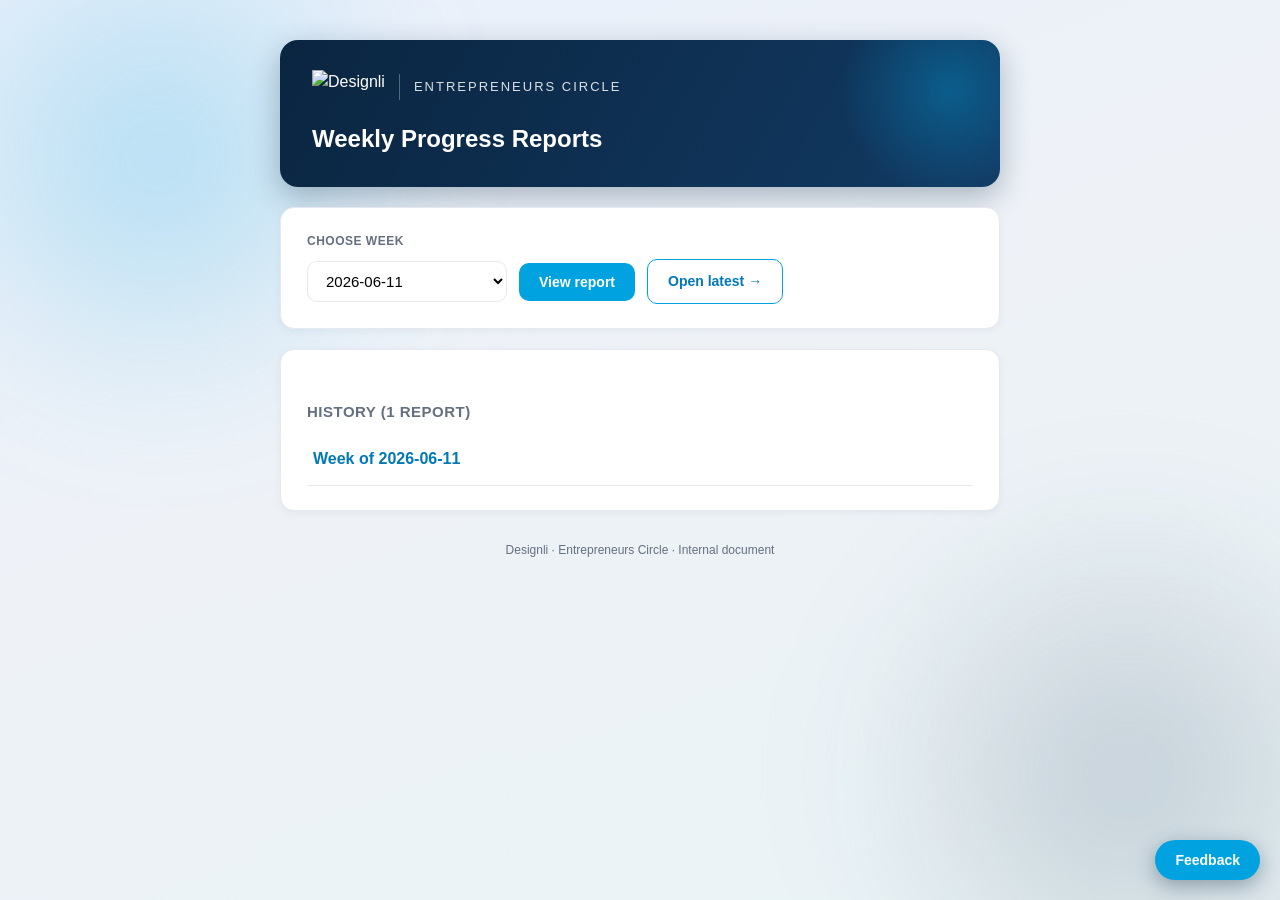
==== index.html @ b576e9f4 "Estilo aurora ejecutiva: fondo con color + orbes + reveal + barras/KPIs animados" ====
﻿<!DOCTYPE html>
<html lang="en">
<head>
<meta charset="UTF-8">
<meta name="viewport" content="width=device-width, initial-scale=1.0">
<meta name="robots" content="noindex, nofollow">
<title>Entrepreneurs Circle — Weekly Reports</title>
<style>
  :root{--navy:#0a2540;--navy2:#123a63;--accent:#00a3e0;--accent2:#0079b8;--ink:#1c2430;--muted:#64707f;--line:#e6e9ef;--bg:#eef2f7;--card:#fff}
  *{box-sizing:border-box}
  body{margin:0;background:var(--bg);color:var(--ink);font-family:-apple-system,"Segoe UI",Roboto,Helvetica,Arial,sans-serif;line-height:1.55}
  .wrap{max-width:760px;margin:0 auto;padding:40px 20px 64px}
  header.top{background:linear-gradient(120deg,var(--navy),var(--navy2));color:#fff;border-radius:18px;padding:30px 32px;box-shadow:0 10px 30px rgba(10,37,64,.30);position:relative;overflow:hidden}
  header.top::after{content:"";position:absolute;right:-60px;top:-60px;width:220px;height:220px;background:radial-gradient(circle,rgba(0,163,224,.35),transparent 70%)}
  .brandrow{display:flex;align-items:center;gap:14px;margin-bottom:16px;position:relative;z-index:1}
  .brandrow img{height:34px}
  .brandrow .div{width:1px;height:26px;background:rgba(255,255,255,.3)}
  .brandrow .sub{font-size:13px;letter-spacing:2px;text-transform:uppercase;opacity:.85}
  header.top h1{margin:0;font-size:24px;position:relative;z-index:1}
  .card{background:var(--card);border:1px solid var(--line);border-radius:14px;padding:24px 26px;box-shadow:0 2px 8px rgba(20,30,60,.05);margin-top:20px}
  label{font-size:12px;text-transform:uppercase;letter-spacing:.5px;color:var(--muted);font-weight:700;display:block;margin-bottom:8px}
  .row{display:flex;gap:12px;flex-wrap:wrap;align-items:center}
  select{font-size:15px;padding:10px 14px;border:1px solid var(--line);border-radius:10px;background:#fff;min-width:200px}
  .btn{display:inline-block;background:var(--accent);color:#fff;font-weight:700;font-size:14px;padding:11px 20px;border:none;border-radius:10px;text-decoration:none;cursor:pointer}
  .btn:hover{background:var(--accent2)}
  .btn.ghost{background:#fff;color:var(--accent2);border:1px solid var(--accent)}
  h2{font-size:15px;margin:26px 0 10px;color:var(--muted);text-transform:uppercase;letter-spacing:.5px}
  ul{list-style:none;margin:0;padding:0}
  li{border-bottom:1px solid var(--line)}
  li a{display:block;padding:13px 6px;text-decoration:none;color:var(--ink);font-weight:600}
  li:first-child a{color:var(--accent2)}
  li a:hover{color:var(--accent)}
  footer{color:var(--muted);font-size:12px;text-align:center;margin-top:30px}
</style>
<link rel="stylesheet" href="aurora.css">
</head>
<body>
<div class="wrap">
  <header class="top">
    <div class="brandrow">
      <img src="https://designli.co/hs-fs/hubfs/images/global%20components/logo/logoWhite-compressed.png?width=149&height=147&name=logoWhite-compressed.png" alt="Designli">
      <div class="div"></div>
      <span class="sub">Entrepreneurs Circle</span>
    </div>
    <h1>Weekly Progress Reports</h1>
  </header>

  <div class="card">
    <label for="picker">Choose week</label>
    <div class="row">
      <select id="picker">
        <option value="EC-Weekly-2026-06-11.html">2026-06-11</option>
      </select>
      <button class="btn" onclick="go()">View report</button>
      <a class="btn ghost" href="EC-Weekly-2026-06-11.html">Open latest →</a>
    </div>
  </div>

  <div class="card">
    <h2>History (1 report)</h2>
    <ul>
        <li><a href="EC-Weekly-2026-06-11.html">Week of 2026-06-11</a></li>
    </ul>
  </div>

  <footer>Designli · Entrepreneurs Circle · Internal document</footer>
</div>
<script>
  function go(){ var v = document.getElementById('picker').value; if(v) window.location.href = v; }
</script>
<script src="anim.js"></script>
<script src="feedback.js"></script>
</body>
</html>
---- aurora.css ----
/* "Aurora ejecutiva" — fondo con color, orbes flotantes, reveal y barras animadas.
   Respeta prefers-reduced-motion: si el usuario reduce animaciones, queda estático. */

body{
  background: linear-gradient(160deg,#e9f0fb 0%,#eef2f7 45%,#e9f3f6 100%) fixed;
  position: relative;
  overflow-x: hidden;
}

/* Orbes difuminados de color de marca, detrás del contenido */
body::before, body::after{
  content:""; position:fixed; border-radius:50%; filter:blur(72px); z-index:0; pointer-events:none;
}
body::before{
  width:46vw; height:46vw; max-width:520px; max-height:520px;
  background:radial-gradient(circle, rgba(0,163,224,.28), transparent 70%);
  top:-8vw; left:-8vw;
}
body::after{
  width:50vw; height:50vw; max-width:560px; max-height:560px;
  background:radial-gradient(circle, rgba(10,37,64,.20), transparent 70%);
  bottom:-12vw; right:-10vw;
}
.wrap{ position:relative; z-index:1; }

@media (prefers-reduced-motion: no-preference){
  /* Deriva lenta de los orbes */
  body::before{ animation:fb-floatA 19s ease-in-out infinite; }
  body::after{ animation:fb-floatB 23s ease-in-out infinite; }
  @keyframes fb-floatA{ 0%,100%{transform:translate(0,0)} 50%{transform:translate(60px,42px)} }
  @keyframes fb-floatB{ 0%,100%{transform:translate(0,0)} 50%{transform:translate(-52px,-34px)} }

  /* Aparición suave de cabecera, resumen, KPIs y tarjetas */
  header.top, .exec, .kpis, .card, h2.sec{ animation:fb-reveal .7s cubic-bezier(.2,.7,.2,1) both; }
  .exec{ animation-delay:.04s; }
  .kpis{ animation-delay:.10s; }
  @keyframes fb-reveal{ from{opacity:0; transform:translateY(12px)} to{opacity:1; transform:none} }

  /* Las barras de progreso se llenan (anim.js fija 0 -> valor) */
  .fill{ transition:width 1.4s cubic-bezier(.2,.7,.2,1); }
}
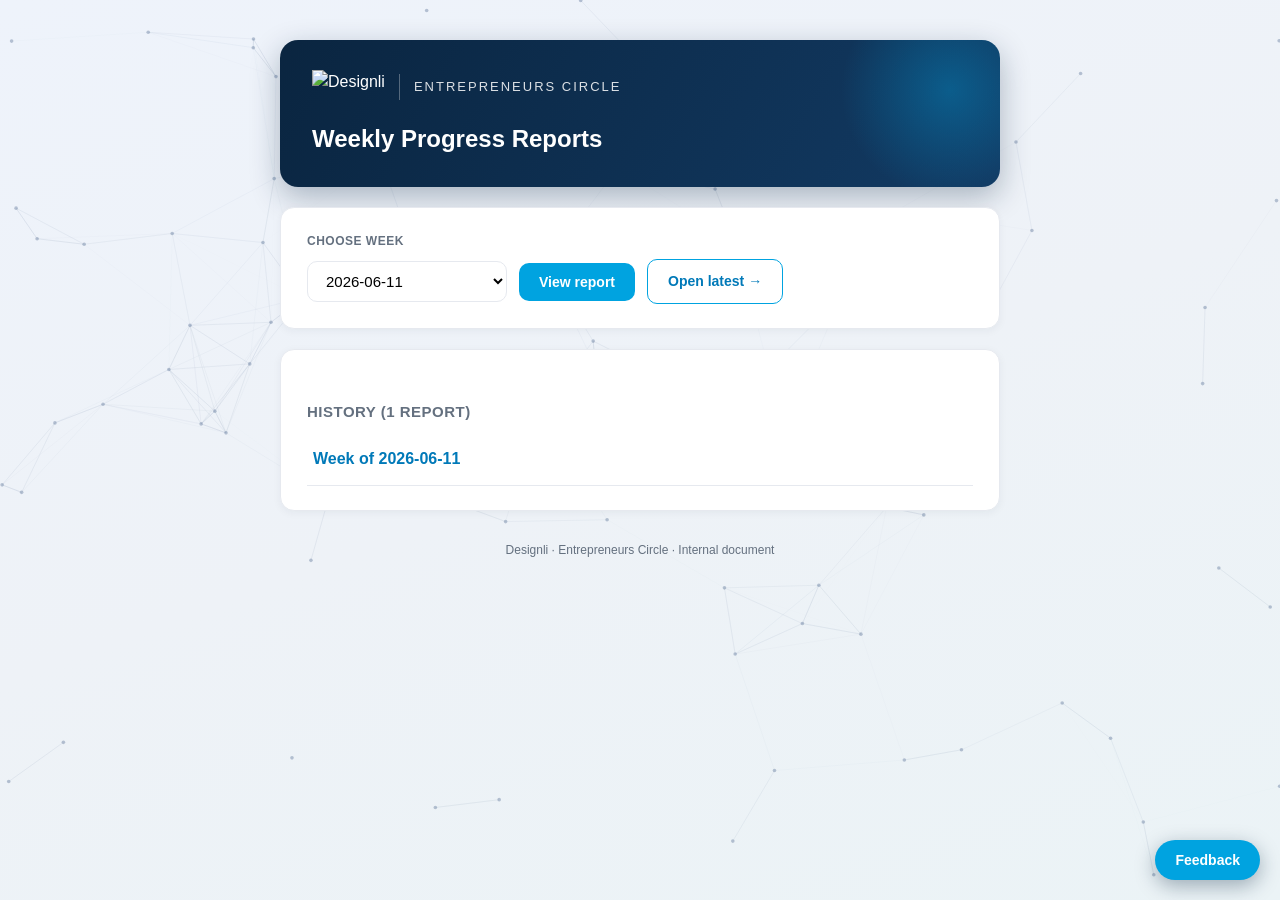
==== commit 5063a540: "Regenera index con particles.js; rellenado de barras robusto" ====
--- a/index.html
+++ b/index.html
@@ -68,6 +68,7 @@
 <script>
   function go(){ var v = document.getElementById('picker').value; if(v) window.location.href = v; }
 </script>
+<script src="particles.js"></script>
 <script src="anim.js"></script>
 <script src="feedback.js"></script>
 </body>
--- a/aurora.css
+++ b/aurora.css
@@ -1,41 +1,40 @@
-/* "Aurora ejecutiva" — fondo con color, orbes flotantes, reveal y barras animadas.
-   Respeta prefers-reduced-motion: si el usuario reduce animaciones, queda estático. */
+/* "Aurora ejecutiva" — fondo suave + red de partículas (particles.js) + reveal +
+   barras que se llenan y con brillo que las recorre.
+   Respeta prefers-reduced-motion: si se reducen animaciones, queda estático. */
 
 body{
-  background: linear-gradient(160deg,#e9f0fb 0%,#eef2f7 45%,#e9f3f6 100%) fixed;
+  background: linear-gradient(160deg,#eef3fb 0%,#eef2f7 50%,#ebf3f6 100%) fixed;
   position: relative;
   overflow-x: hidden;
 }
-
-/* Orbes difuminados de color de marca, detrás del contenido */
-body::before, body::after{
-  content:""; position:fixed; border-radius:50%; filter:blur(72px); z-index:0; pointer-events:none;
-}
-body::before{
-  width:46vw; height:46vw; max-width:520px; max-height:520px;
-  background:radial-gradient(circle, rgba(0,163,224,.28), transparent 70%);
-  top:-8vw; left:-8vw;
-}
-body::after{
-  width:50vw; height:50vw; max-width:560px; max-height:560px;
-  background:radial-gradient(circle, rgba(10,37,64,.20), transparent 70%);
-  bottom:-12vw; right:-10vw;
-}
+#fb-particles{ position:fixed; inset:0; z-index:0; pointer-events:none; }
 .wrap{ position:relative; z-index:1; }
 
+/* Las barras necesitan recortar el brillo interno */
+.track .fill{ position:relative; overflow:hidden; }
+
 @media (prefers-reduced-motion: no-preference){
-  /* Deriva lenta de los orbes */
-  body::before{ animation:fb-floatA 19s ease-in-out infinite; }
-  body::after{ animation:fb-floatB 23s ease-in-out infinite; }
-  @keyframes fb-floatA{ 0%,100%{transform:translate(0,0)} 50%{transform:translate(60px,42px)} }
-  @keyframes fb-floatB{ 0%,100%{transform:translate(0,0)} 50%{transform:translate(-52px,-34px)} }
+  /* Aparición en cascada */
+  header.top, .exec, .kpis, .card, h2.sec{ animation:fb-reveal .7s cubic-bezier(.2,.7,.2,1) both; }
+  @keyframes fb-reveal{ from{opacity:0; transform:translateY(22px)} to{opacity:1; transform:none} }
+  header.top{ animation-delay:0s; }
+  .exec{ animation-delay:.10s; }
+  .kpis{ animation-delay:.20s; }
+  h2.sec{ animation-delay:.05s; }
+  .card{ animation-delay:.12s; }
+  .src-grid .card:nth-child(2){ animation-delay:.22s; }
+  .src-grid .card:nth-child(3){ animation-delay:.32s; }
+  .src-grid .card:nth-child(4){ animation-delay:.42s; }
 
-  /* Aparición suave de cabecera, resumen, KPIs y tarjetas */
-  header.top, .exec, .kpis, .card, h2.sec{ animation:fb-reveal .7s cubic-bezier(.2,.7,.2,1) both; }
-  .exec{ animation-delay:.04s; }
-  .kpis{ animation-delay:.10s; }
-  @keyframes fb-reveal{ from{opacity:0; transform:translateY(12px)} to{opacity:1; transform:none} }
+  /* Barras: 0% -> valor (anim.js fija el valor) */
+  .fill{ transition:width 1.6s cubic-bezier(.2,.7,.2,1); }
 
-  /* Las barras de progreso se llenan (anim.js fija 0 -> valor) */
-  .fill{ transition:width 1.4s cubic-bezier(.2,.7,.2,1); }
+  /* Brillo tenue que recorre cada barra UNA sola vez (mientras se llena) */
+  .track .fill::after{
+    content:""; position:absolute; inset:0;
+    background:linear-gradient(90deg, transparent 38%, rgba(255,255,255,.28) 50%, transparent 62%);
+    transform:translateX(-100%);
+    animation:fb-sheen 1.5s ease-out .4s 1 both;
+  }
+  @keyframes fb-sheen{ to{ transform:translateX(120%); } }
 }
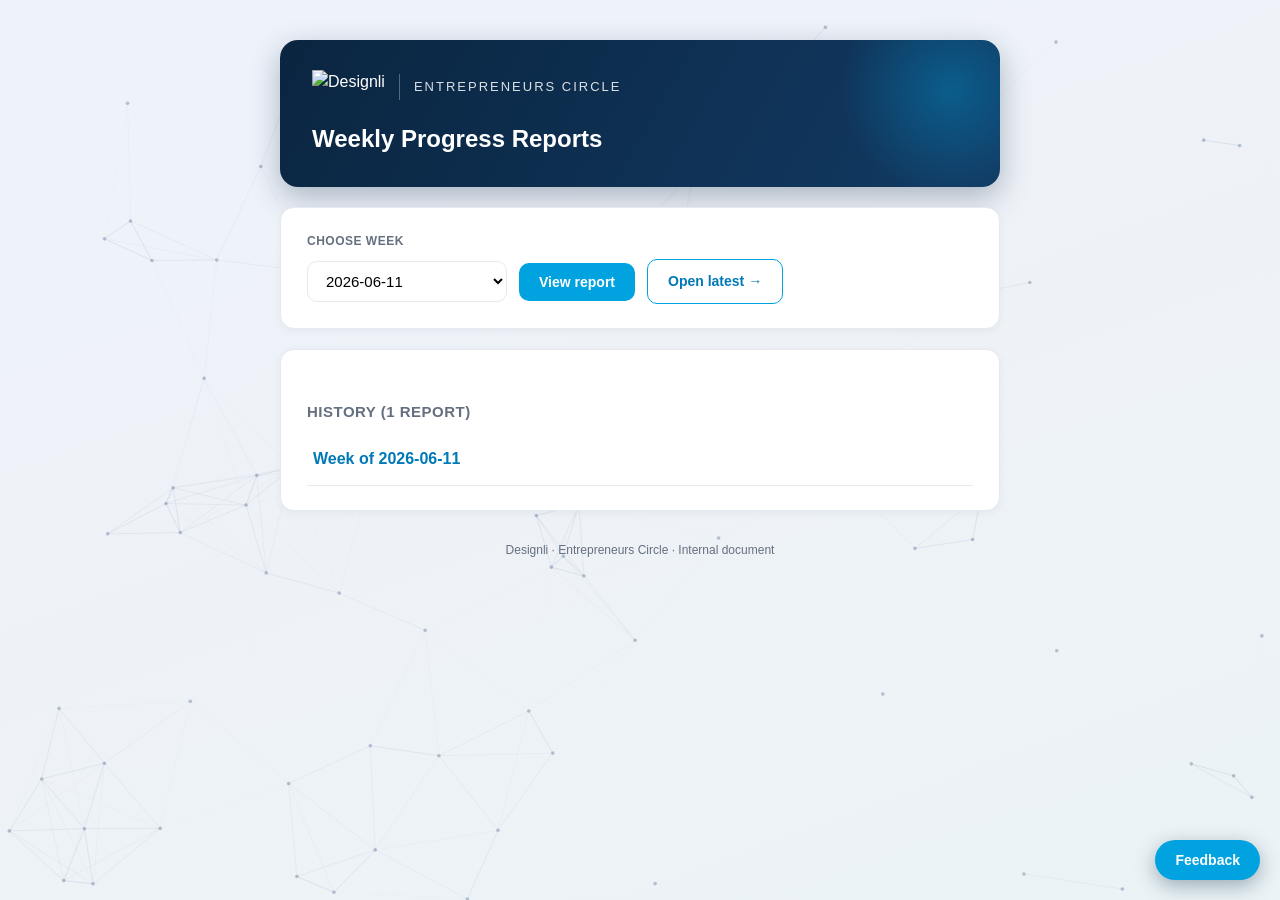
==== commit ff7f36e0: "Splash de intro Pepe (crece desde el centro y se desvanece, 1x por sesion)" ====
--- a/index.html
+++ b/index.html
@@ -68,6 +68,7 @@
 <script>
   function go(){ var v = document.getElementById('picker').value; if(v) window.location.href = v; }
 </script>
+<script src="splash.js"></script>
 <script src="particles.js"></script>
 <script src="anim.js"></script>
 <script src="feedback.js"></script>
--- a/aurora.css
+++ b/aurora.css
@@ -26,8 +26,9 @@
   .src-grid .card:nth-child(3){ animation-delay:.32s; }
   .src-grid .card:nth-child(4){ animation-delay:.42s; }
 
-  /* Barras: 0% -> valor (anim.js fija el valor) */
-  .fill{ transition:width 1.6s cubic-bezier(.2,.7,.2,1); }
+  /* Barras: crecen de 0 a su valor (CSS puro, fiable — no depende de JS) */
+  .fill{ animation: fb-grow 1.5s cubic-bezier(.2,.7,.2,1) both; }
+  @keyframes fb-grow{ from{ width:0; } }
 
   /* Brillo tenue que recorre cada barra UNA sola vez (mientras se llena) */
   .track .fill::after{
@@ -38,3 +39,21 @@
   }
   @keyframes fb-sheen{ to{ transform:translateX(120%); } }
 }
+
+/* ===== Splash de intro (Pepe): crece desde el centro y se desvanece ===== */
+#pepe-splash{
+  position:fixed; inset:0; z-index:100000; pointer-events:none;
+  display:flex; align-items:center; justify-content:center;
+}
+#pepe-splash img{ width:300px; height:auto; will-change:transform,opacity; }
+@media (prefers-reduced-motion: no-preference){
+  #pepe-splash img{ animation:pepe-zoom 1.7s cubic-bezier(.45,0,.2,1) forwards; }
+  @keyframes pepe-zoom{
+    0%{ transform:scale(.15); opacity:0; }
+    12%{ opacity:1; }
+    60%{ opacity:.85; }
+    100%{ transform:scale(9); opacity:0; }
+  }
+}
+@media (prefers-reduced-motion: reduce){ #pepe-splash{ display:none; } }
+
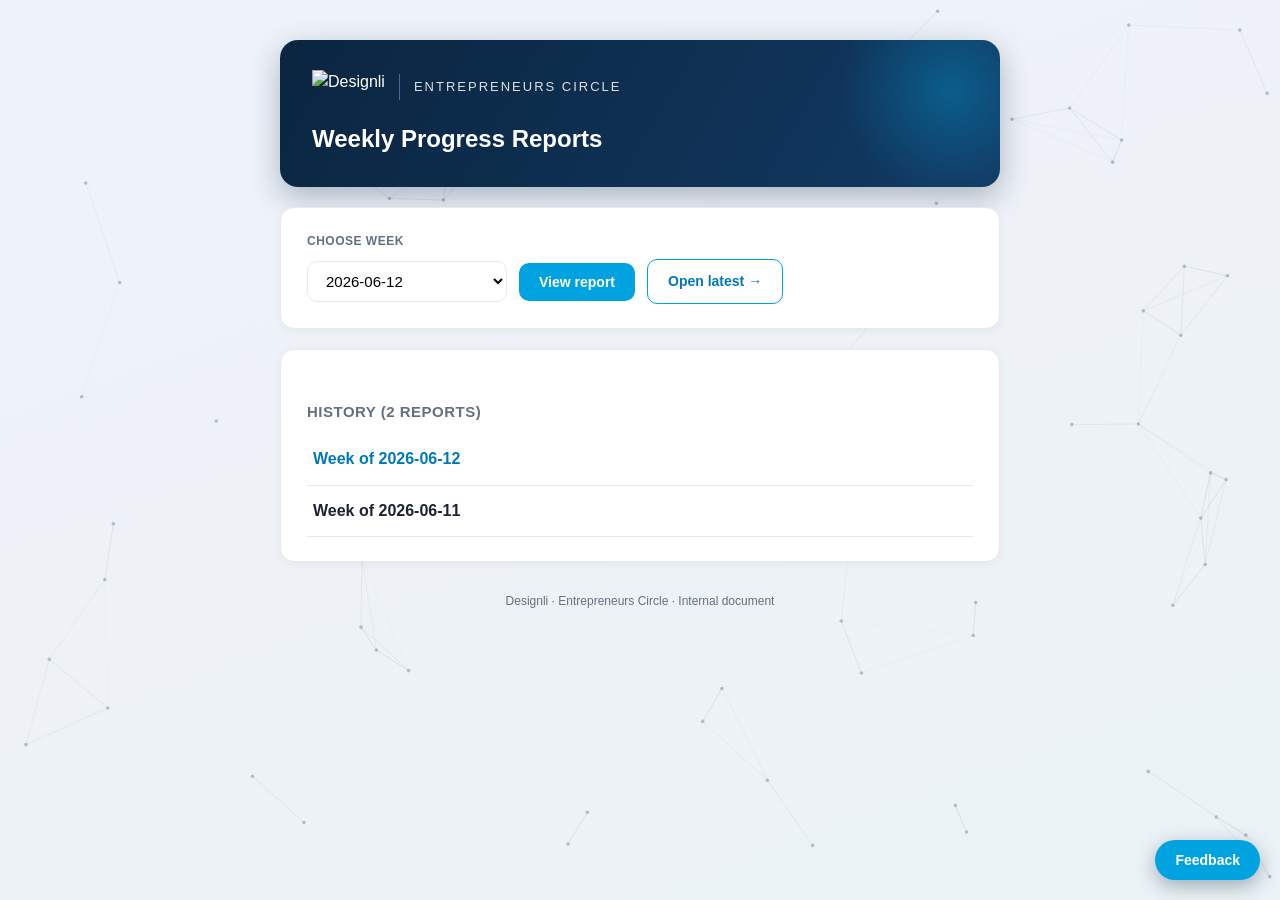
==== commit 0ed22014: "Reporte EC 2026-06-12 (tickets actualizados) + indice" ====
--- a/index.html
+++ b/index.html
@@ -49,16 +49,18 @@
     <label for="picker">Choose week</label>
     <div class="row">
       <select id="picker">
+        <option value="EC-Weekly-2026-06-12.html">2026-06-12</option>
         <option value="EC-Weekly-2026-06-11.html">2026-06-11</option>
       </select>
       <button class="btn" onclick="go()">View report</button>
-      <a class="btn ghost" href="EC-Weekly-2026-06-11.html">Open latest →</a>
+      <a class="btn ghost" href="EC-Weekly-2026-06-12.html">Open latest →</a>
     </div>
   </div>
 
   <div class="card">
-    <h2>History (1 report)</h2>
+    <h2>History (2 reports)</h2>
     <ul>
+        <li><a href="EC-Weekly-2026-06-12.html">Week of 2026-06-12</a></li>
         <li><a href="EC-Weekly-2026-06-11.html">Week of 2026-06-11</a></li>
     </ul>
   </div>
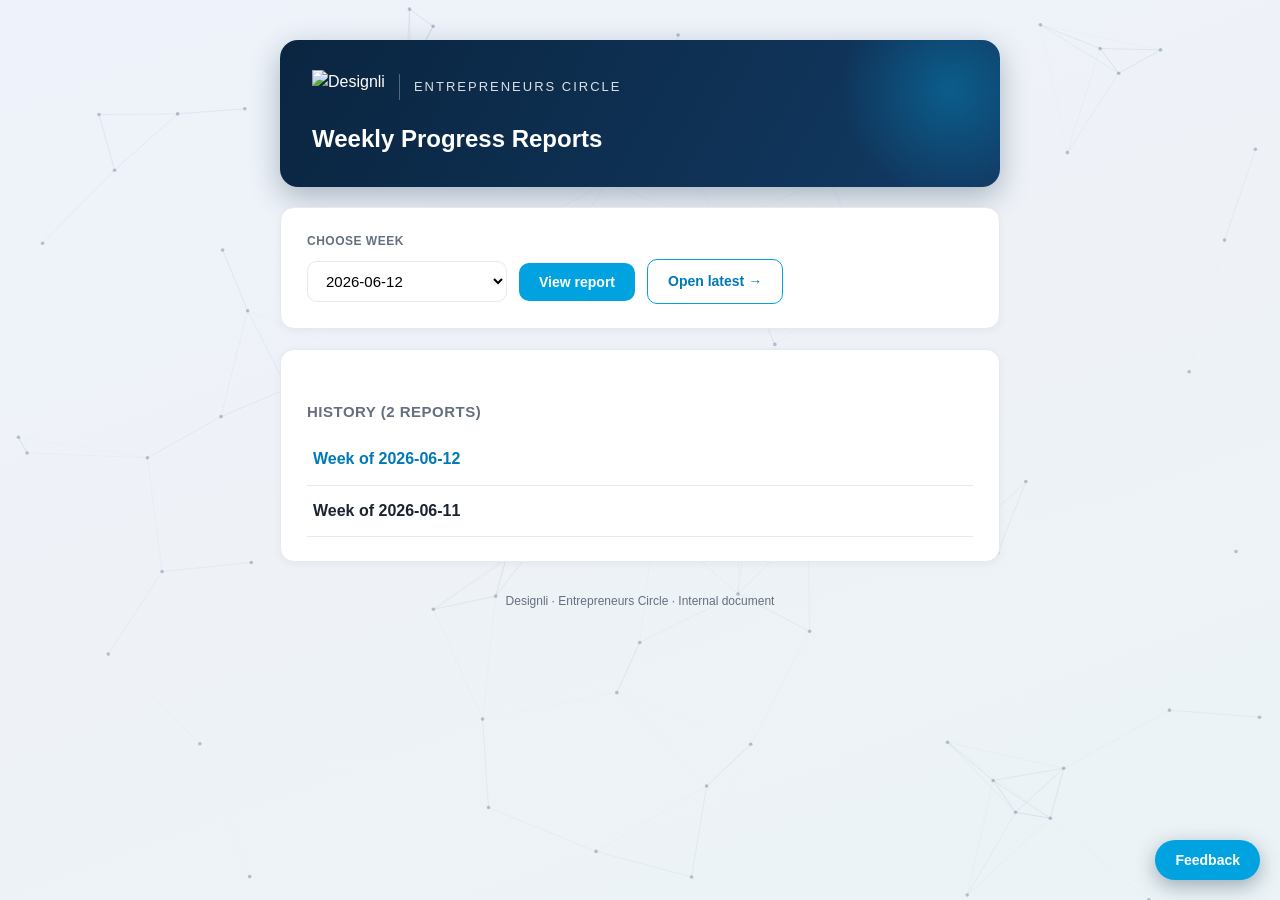
==== commit 302c1c5e: "Reporte semanal EC - 2026-06-12" ====
--- a/index.html
+++ b/index.html
@@ -76,4 +76,4 @@
 <script src="feedback.js"></script>
 </body>
 </html>
-
+
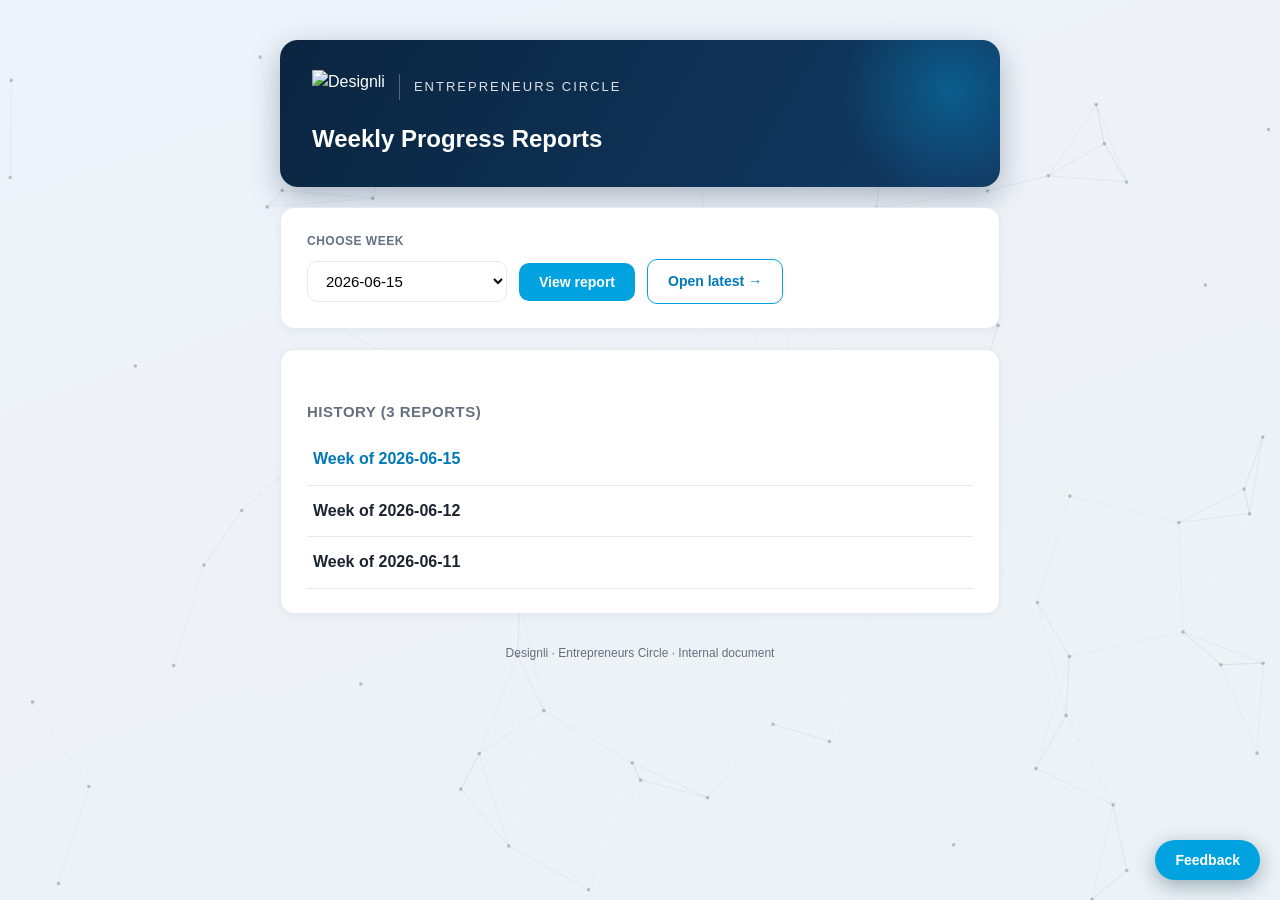
==== commit e18db9b1: "Reporte semanal EC - 2026-06-15" ====
--- a/index.html
+++ b/index.html
@@ -49,17 +49,19 @@
     <label for="picker">Choose week</label>
     <div class="row">
       <select id="picker">
+        <option value="EC-Weekly-2026-06-15.html">2026-06-15</option>
         <option value="EC-Weekly-2026-06-12.html">2026-06-12</option>
         <option value="EC-Weekly-2026-06-11.html">2026-06-11</option>
       </select>
       <button class="btn" onclick="go()">View report</button>
-      <a class="btn ghost" href="EC-Weekly-2026-06-12.html">Open latest →</a>
+      <a class="btn ghost" href="EC-Weekly-2026-06-15.html">Open latest →</a>
     </div>
   </div>
 
   <div class="card">
-    <h2>History (2 reports)</h2>
+    <h2>History (3 reports)</h2>
     <ul>
+        <li><a href="EC-Weekly-2026-06-15.html">Week of 2026-06-15</a></li>
         <li><a href="EC-Weekly-2026-06-12.html">Week of 2026-06-12</a></li>
         <li><a href="EC-Weekly-2026-06-11.html">Week of 2026-06-11</a></li>
     </ul>
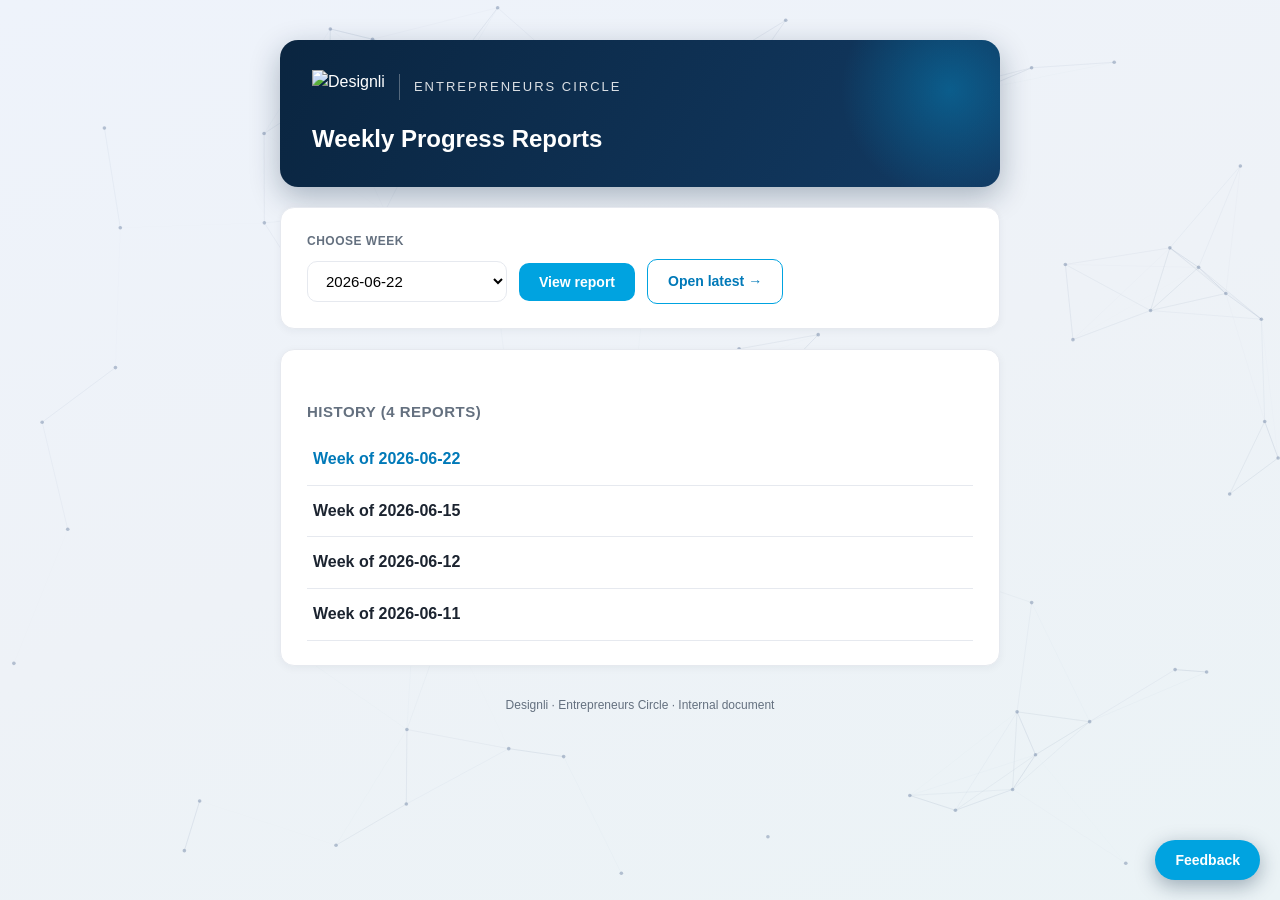
==== commit 432cde72: "Reporte EC 2026-06-22 (Sprint 2 cerrado -> Sprint 3) + indice" ====
--- a/index.html
+++ b/index.html
@@ -1,4 +1,4 @@
-﻿<!DOCTYPE html>
+<!DOCTYPE html>
 <html lang="en">
 <head>
 <meta charset="UTF-8">
@@ -49,18 +49,20 @@
     <label for="picker">Choose week</label>
     <div class="row">
       <select id="picker">
+        <option value="EC-Weekly-2026-06-22.html">2026-06-22</option>
         <option value="EC-Weekly-2026-06-15.html">2026-06-15</option>
         <option value="EC-Weekly-2026-06-12.html">2026-06-12</option>
         <option value="EC-Weekly-2026-06-11.html">2026-06-11</option>
       </select>
       <button class="btn" onclick="go()">View report</button>
-      <a class="btn ghost" href="EC-Weekly-2026-06-15.html">Open latest →</a>
+      <a class="btn ghost" href="EC-Weekly-2026-06-22.html">Open latest →</a>
     </div>
   </div>
 
   <div class="card">
-    <h2>History (3 reports)</h2>
+    <h2>History (4 reports)</h2>
     <ul>
+        <li><a href="EC-Weekly-2026-06-22.html">Week of 2026-06-22</a></li>
         <li><a href="EC-Weekly-2026-06-15.html">Week of 2026-06-15</a></li>
         <li><a href="EC-Weekly-2026-06-12.html">Week of 2026-06-12</a></li>
         <li><a href="EC-Weekly-2026-06-11.html">Week of 2026-06-11</a></li>
@@ -78,4 +80,3 @@
 <script src="feedback.js"></script>
 </body>
 </html>
-
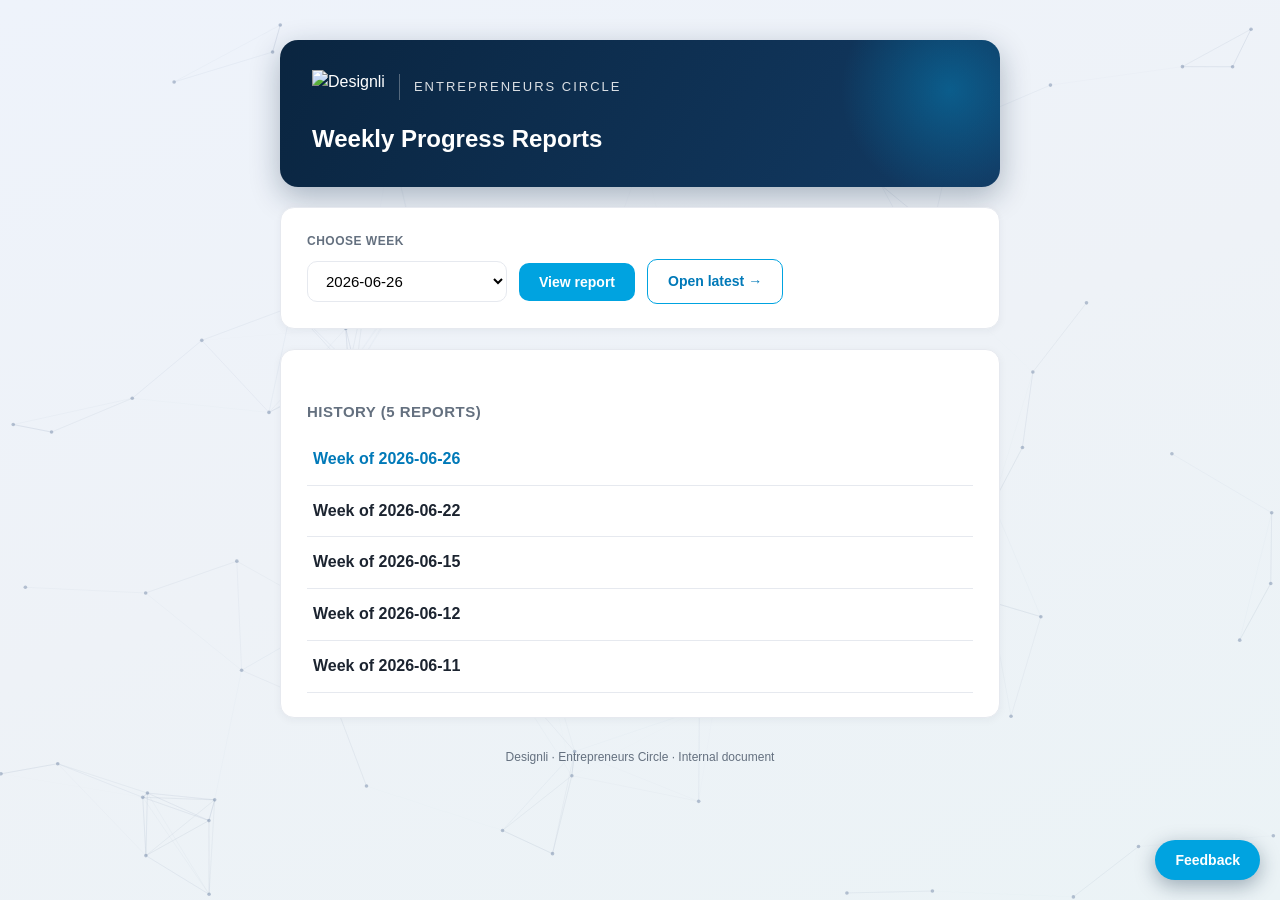
==== commit aaaf0ebe: "Reporte semanal EC - 2026-06-26" ====
--- a/index.html
+++ b/index.html
@@ -1,4 +1,4 @@
-<!DOCTYPE html>
+﻿<!DOCTYPE html>
 <html lang="en">
 <head>
 <meta charset="UTF-8">
@@ -49,19 +49,21 @@
     <label for="picker">Choose week</label>
     <div class="row">
       <select id="picker">
+        <option value="EC-Weekly-2026-06-26.html">2026-06-26</option>
         <option value="EC-Weekly-2026-06-22.html">2026-06-22</option>
         <option value="EC-Weekly-2026-06-15.html">2026-06-15</option>
         <option value="EC-Weekly-2026-06-12.html">2026-06-12</option>
         <option value="EC-Weekly-2026-06-11.html">2026-06-11</option>
       </select>
       <button class="btn" onclick="go()">View report</button>
-      <a class="btn ghost" href="EC-Weekly-2026-06-22.html">Open latest →</a>
+      <a class="btn ghost" href="EC-Weekly-2026-06-26.html">Open latest →</a>
     </div>
   </div>
 
   <div class="card">
-    <h2>History (4 reports)</h2>
+    <h2>History (5 reports)</h2>
     <ul>
+        <li><a href="EC-Weekly-2026-06-26.html">Week of 2026-06-26</a></li>
         <li><a href="EC-Weekly-2026-06-22.html">Week of 2026-06-22</a></li>
         <li><a href="EC-Weekly-2026-06-15.html">Week of 2026-06-15</a></li>
         <li><a href="EC-Weekly-2026-06-12.html">Week of 2026-06-12</a></li>
@@ -80,3 +82,4 @@
 <script src="feedback.js"></script>
 </body>
 </html>
+
